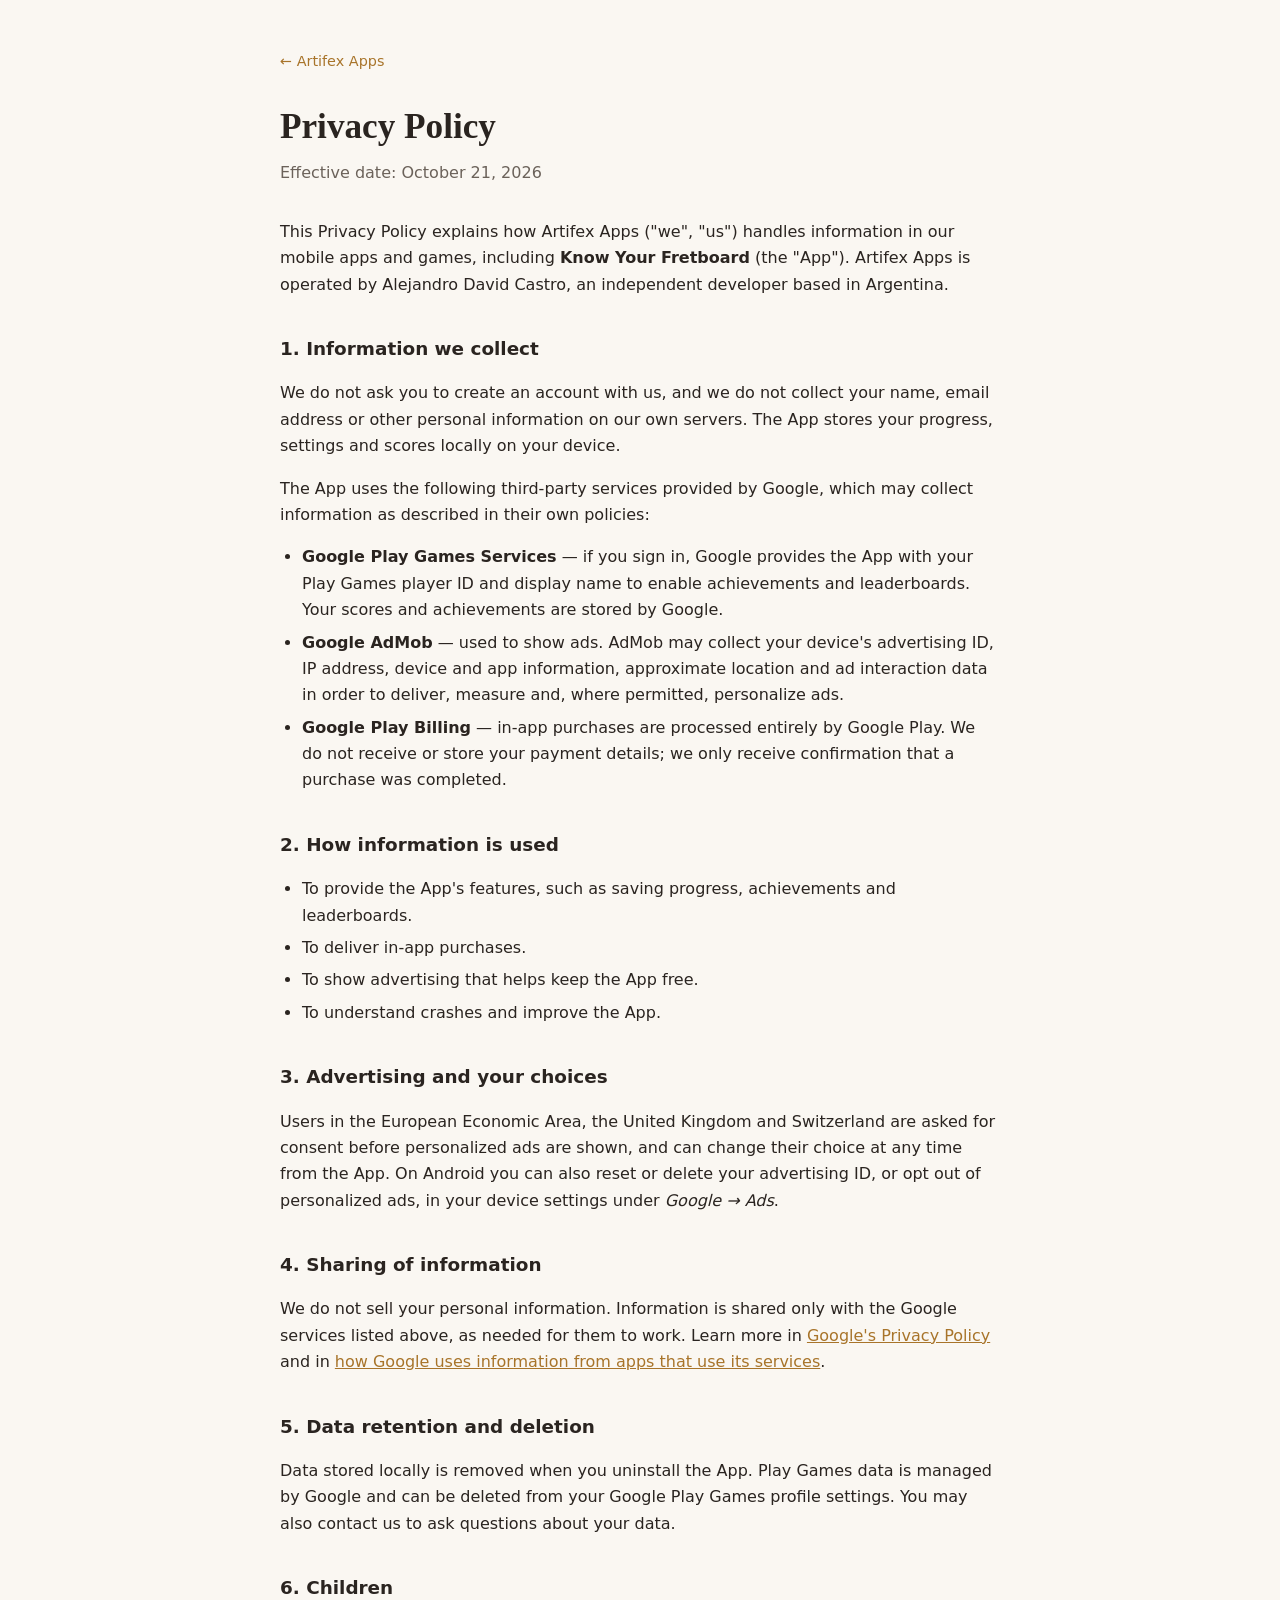
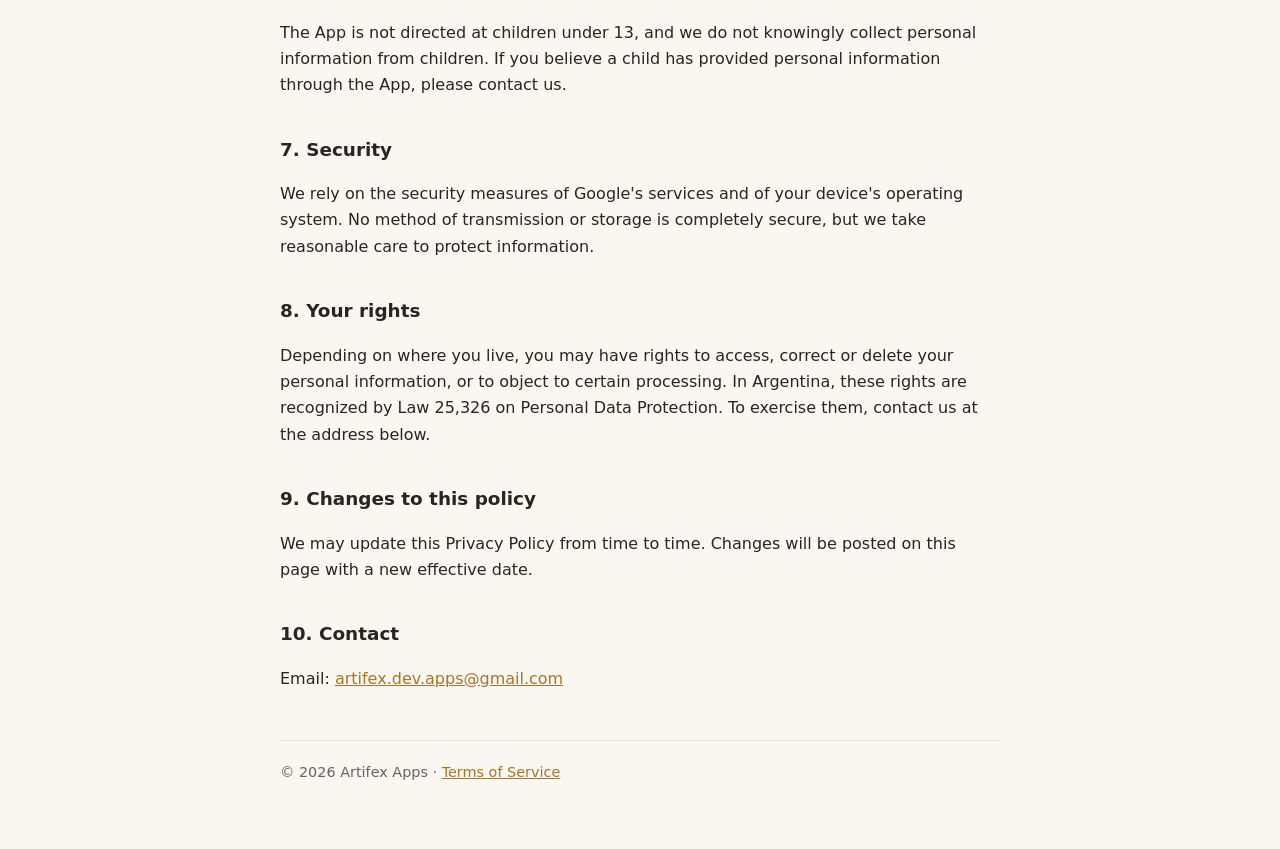
==== privacy.html @ 200d7864 "Create privacy.html" ====
<!doctype html>
<html lang="en">
<head>
<meta charset="utf-8">
<meta name="viewport" content="width=device-width, initial-scale=1">
<title>Privacy Policy — Artifex Apps</title>
<style>
  :root { --bg:#faf7f2; --surface:#fff; --text:#2a2420; --muted:#6b625a; --accent:#a8742a; --border:#e8e0d4; }
  @media (prefers-color-scheme: dark) {
    :root { --bg:#1a1614; --surface:#241f1c; --text:#f1ebe3; --muted:#b0a59a; --accent:#d4a050; --border:#3a332e; }
  }
  * { box-sizing: border-box; }
  body { margin:0; background:var(--bg); color:var(--text); font-family:system-ui,-apple-system,"Segoe UI",sans-serif; line-height:1.65; }
  .wrap { max-width:760px; margin:0 auto; padding:48px 20px 64px; }
  a { color:var(--accent); }
  .back { font-size:0.9rem; text-decoration:none; }
  h1 { font-family:Georgia,"Times New Roman",serif; font-size:2.2rem; margin:24px 0 4px; }
  .date { color:var(--muted); margin:0 0 32px; }
  h2 { font-size:1.15rem; margin:36px 0 8px; }
  ul { padding-left:22px; }
  li { margin-bottom:6px; }
  footer { border-top:1px solid var(--border); margin-top:48px; padding-top:20px; color:var(--muted); font-size:0.9rem; }
</style>
</head>
<body>
<div class="wrap">
  <a class="back" href="index.html">← Artifex Apps</a>
  <h1>Privacy Policy</h1>
  <p class="date">Effective date: October 21, 2026</p>

  <p>This Privacy Policy explains how Artifex Apps ("we", "us") handles information in our mobile apps and games, including <strong>Know Your Fretboard</strong> (the "App"). Artifex Apps is operated by Alejandro David Castro, an independent developer based in Argentina.</p>

  <h2>1. Information we collect</h2>
  <p>We do not ask you to create an account with us, and we do not collect your name, email address or other personal information on our own servers. The App stores your progress, settings and scores locally on your device.</p>
  <p>The App uses the following third-party services provided by Google, which may collect information as described in their own policies:</p>
  <ul>
    <li><strong>Google Play Games Services</strong> — if you sign in, Google provides the App with your Play Games player ID and display name to enable achievements and leaderboards. Your scores and achievements are stored by Google.</li>
    <li><strong>Google AdMob</strong> — used to show ads. AdMob may collect your device's advertising ID, IP address, device and app information, approximate location and ad interaction data in order to deliver, measure and, where permitted, personalize ads.</li>
    <li><strong>Google Play Billing</strong> — in-app purchases are processed entirely by Google Play. We do not receive or store your payment details; we only receive confirmation that a purchase was completed.</li>
  </ul>

  <h2>2. How information is used</h2>
  <ul>
    <li>To provide the App's features, such as saving progress, achievements and leaderboards.</li>
    <li>To deliver in-app purchases.</li>
    <li>To show advertising that helps keep the App free.</li>
    <li>To understand crashes and improve the App.</li>
  </ul>

  <h2>3. Advertising and your choices</h2>
  <p>Users in the European Economic Area, the United Kingdom and Switzerland are asked for consent before personalized ads are shown, and can change their choice at any time from the App. On Android you can also reset or delete your advertising ID, or opt out of personalized ads, in your device settings under <em>Google → Ads</em>.</p>

  <h2>4. Sharing of information</h2>
  <p>We do not sell your personal information. Information is shared only with the Google services listed above, as needed for them to work. Learn more in <a href="https://policies.google.com/privacy" rel="noopener">Google's Privacy Policy</a> and in <a href="https://policies.google.com/technologies/partner-sites" rel="noopener">how Google uses information from apps that use its services</a>.</p>

  <h2>5. Data retention and deletion</h2>
  <p>Data stored locally is removed when you uninstall the App. Play Games data is managed by Google and can be deleted from your Google Play Games profile settings. You may also contact us to ask questions about your data.</p>

  <h2>6. Children</h2>
  <p>The App is not directed at children under 13, and we do not knowingly collect personal information from children. If you believe a child has provided personal information through the App, please contact us.</p>

  <h2>7. Security</h2>
  <p>We rely on the security measures of Google's services and of your device's operating system. No method of transmission or storage is completely secure, but we take reasonable care to protect information.</p>

  <h2>8. Your rights</h2>
  <p>Depending on where you live, you may have rights to access, correct or delete your personal information, or to object to certain processing. In Argentina, these rights are recognized by Law 25,326 on Personal Data Protection. To exercise them, contact us at the address below.</p>

  <h2>9. Changes to this policy</h2>
  <p>We may update this Privacy Policy from time to time. Changes will be posted on this page with a new effective date.</p>

  <h2>10. Contact</h2>
  <p>Email: <a href="mailto:artifex.dev.apps@gmail.com">artifex.dev.apps@gmail.com</a></p>

  <footer>© 2026 Artifex Apps · <a href="terms.html">Terms of Service</a></footer>
</div>
</body>
</html>
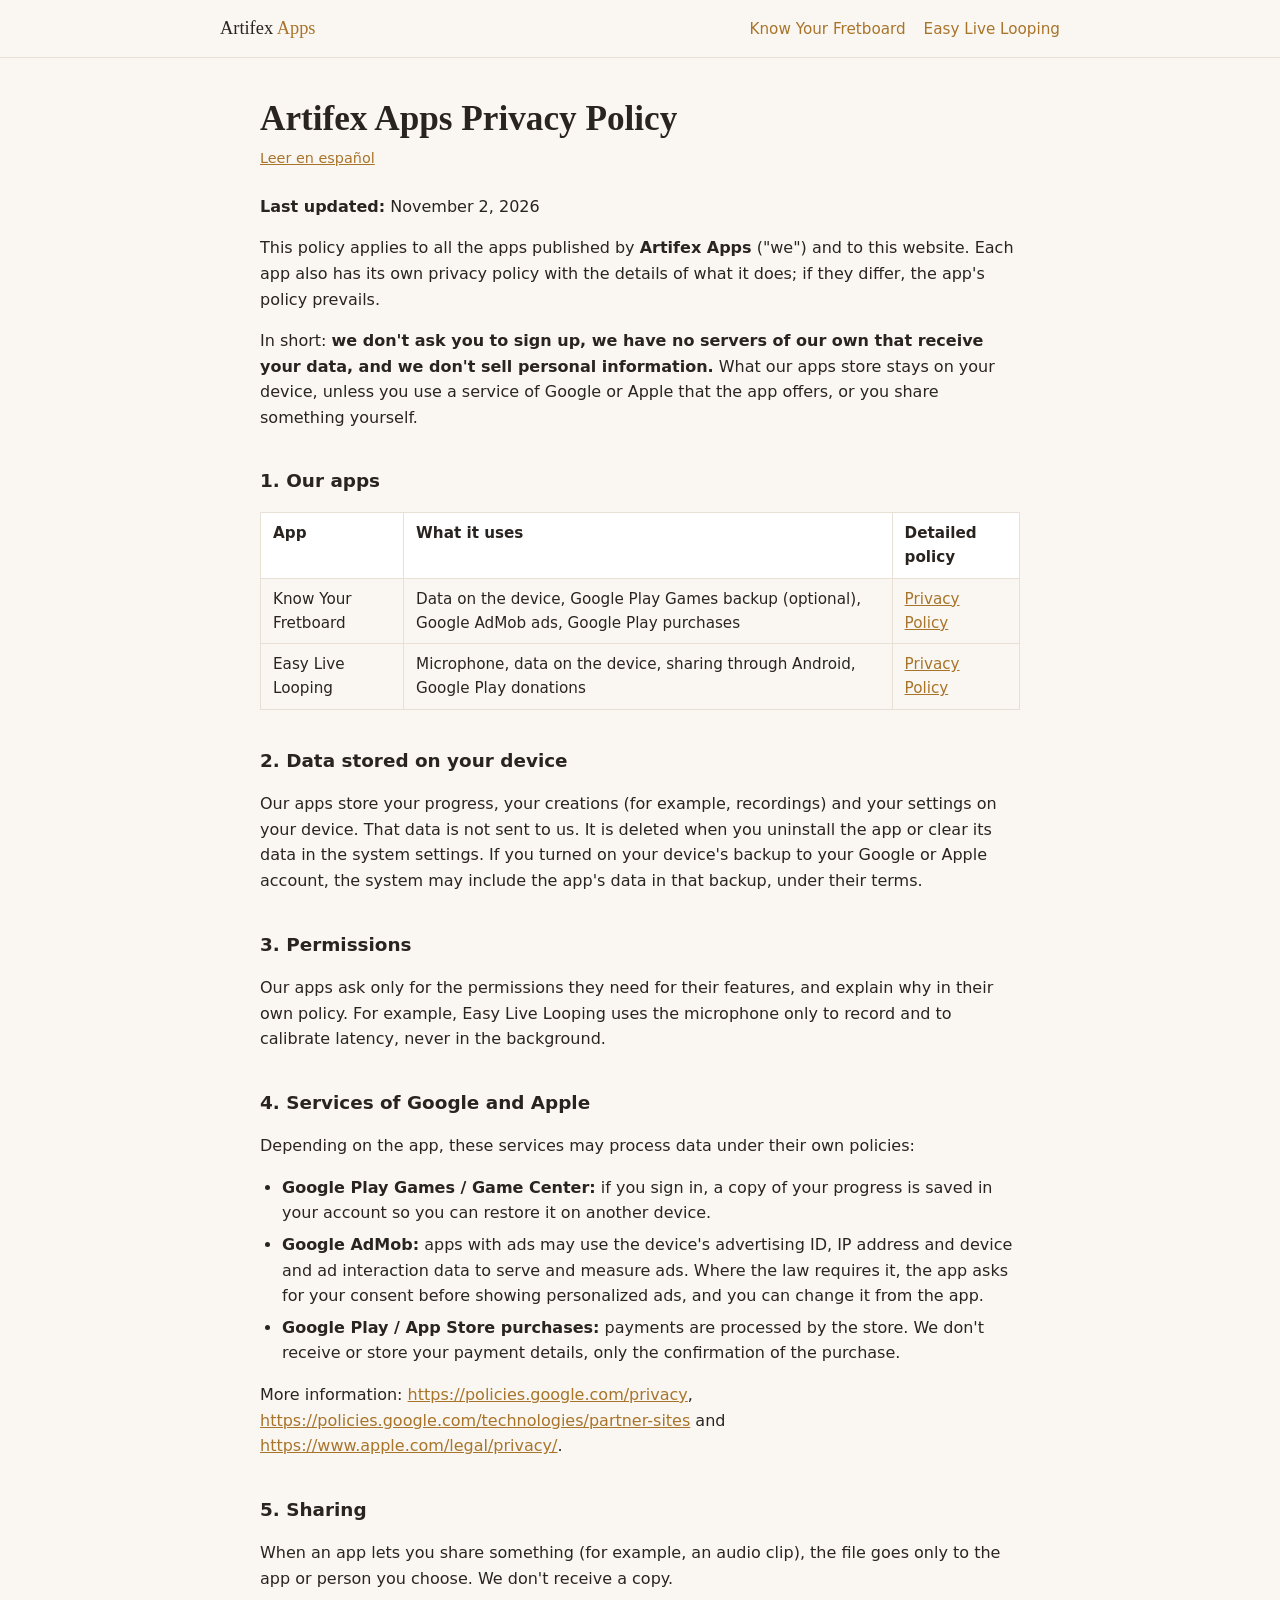
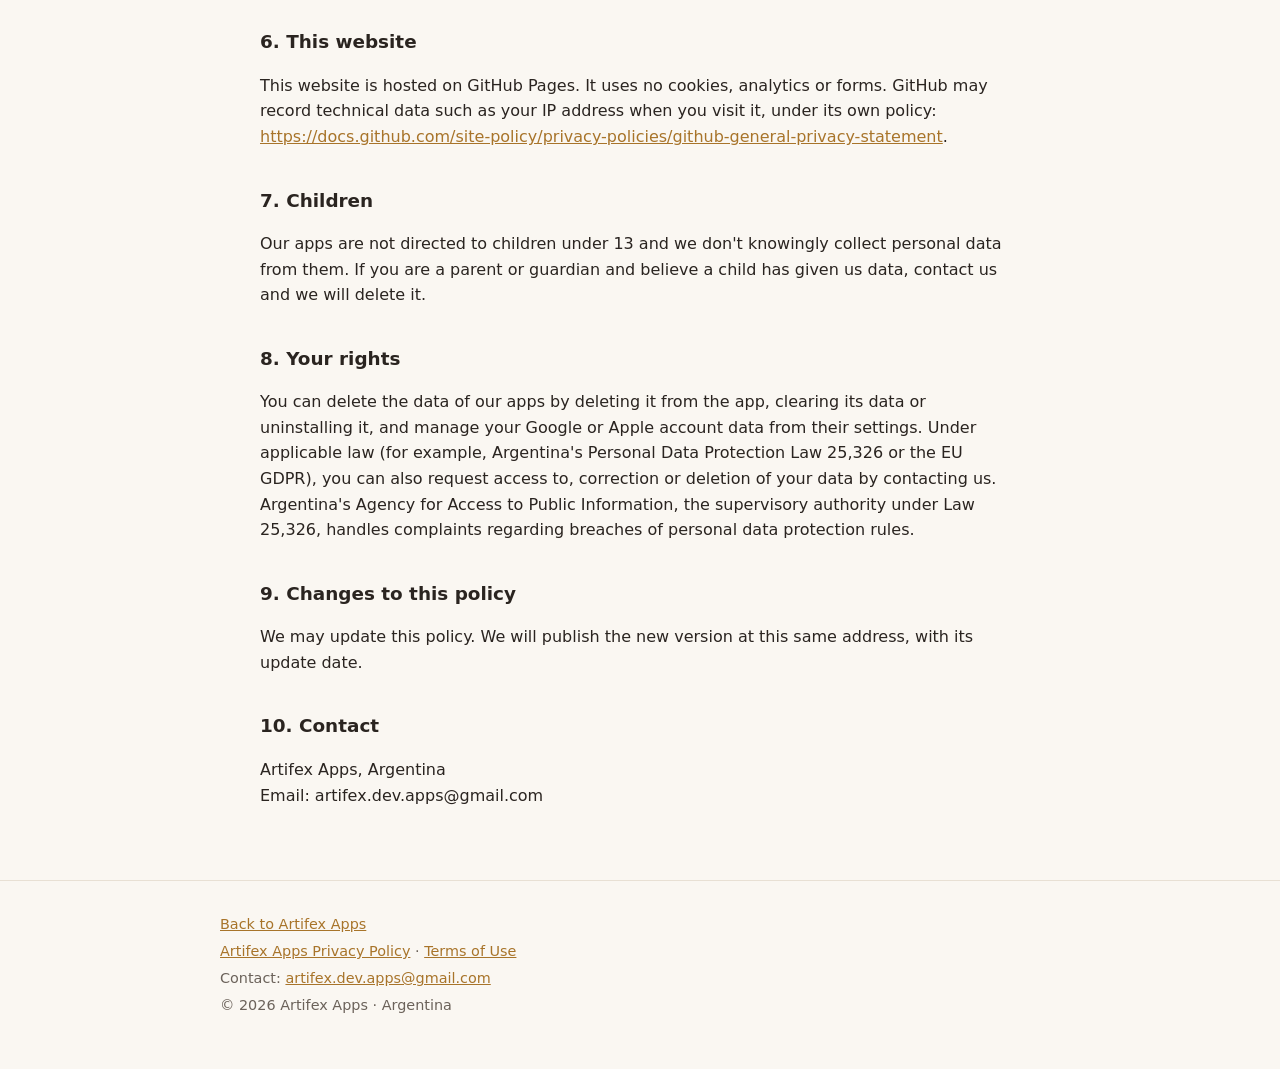
==== commit 8a017b47: "Artifex Apps website" ====
--- a/privacy.html
+++ b/privacy.html
@@ -4,74 +4,78 @@
 <meta charset="utf-8">
 <meta name="viewport" content="width=device-width, initial-scale=1">
 <title>Privacy Policy — Artifex Apps</title>
-<style>
-  :root { --bg:#faf7f2; --surface:#fff; --text:#2a2420; --muted:#6b625a; --accent:#a8742a; --border:#e8e0d4; }
-  @media (prefers-color-scheme: dark) {
-    :root { --bg:#1a1614; --surface:#241f1c; --text:#f1ebe3; --muted:#b0a59a; --accent:#d4a050; --border:#3a332e; }
-  }
-  * { box-sizing: border-box; }
-  body { margin:0; background:var(--bg); color:var(--text); font-family:system-ui,-apple-system,"Segoe UI",sans-serif; line-height:1.65; }
-  .wrap { max-width:760px; margin:0 auto; padding:48px 20px 64px; }
-  a { color:var(--accent); }
-  .back { font-size:0.9rem; text-decoration:none; }
-  h1 { font-family:Georgia,"Times New Roman",serif; font-size:2.2rem; margin:24px 0 4px; }
-  .date { color:var(--muted); margin:0 0 32px; }
-  h2 { font-size:1.15rem; margin:36px 0 8px; }
-  ul { padding-left:22px; }
-  li { margin-bottom:6px; }
-  footer { border-top:1px solid var(--border); margin-top:48px; padding-top:20px; color:var(--muted); font-size:0.9rem; }
-</style>
+<meta name="description" content="Privacy Policy of Artifex Apps.">
+
+<link rel="stylesheet" href="style.css">
 </head>
-<body>
-<div class="wrap">
-  <a class="back" href="index.html">← Artifex Apps</a>
-  <h1>Privacy Policy</h1>
-  <p class="date">Effective date: October 21, 2026</p>
-
-  <p>This Privacy Policy explains how Artifex Apps ("we", "us") handles information in our mobile apps and games, including <strong>Know Your Fretboard</strong> (the "App"). Artifex Apps is operated by Alejandro David Castro, an independent developer based in Argentina.</p>
-
-  <h2>1. Information we collect</h2>
-  <p>We do not ask you to create an account with us, and we do not collect your name, email address or other personal information on our own servers. The App stores your progress, settings and scores locally on your device.</p>
-  <p>The App uses the following third-party services provided by Google, which may collect information as described in their own policies:</p>
-  <ul>
-    <li><strong>Google Play Games Services</strong> — if you sign in, Google provides the App with your Play Games player ID and display name to enable achievements and leaderboards. Your scores and achievements are stored by Google.</li>
-    <li><strong>Google AdMob</strong> — used to show ads. AdMob may collect your device's advertising ID, IP address, device and app information, approximate location and ad interaction data in order to deliver, measure and, where permitted, personalize ads.</li>
-    <li><strong>Google Play Billing</strong> — in-app purchases are processed entirely by Google Play. We do not receive or store your payment details; we only receive confirmation that a purchase was completed.</li>
-  </ul>
-
-  <h2>2. How information is used</h2>
-  <ul>
-    <li>To provide the App's features, such as saving progress, achievements and leaderboards.</li>
-    <li>To deliver in-app purchases.</li>
-    <li>To show advertising that helps keep the App free.</li>
-    <li>To understand crashes and improve the App.</li>
-  </ul>
-
-  <h2>3. Advertising and your choices</h2>
-  <p>Users in the European Economic Area, the United Kingdom and Switzerland are asked for consent before personalized ads are shown, and can change their choice at any time from the App. On Android you can also reset or delete your advertising ID, or opt out of personalized ads, in your device settings under <em>Google → Ads</em>.</p>
-
-  <h2>4. Sharing of information</h2>
-  <p>We do not sell your personal information. Information is shared only with the Google services listed above, as needed for them to work. Learn more in <a href="https://policies.google.com/privacy" rel="noopener">Google's Privacy Policy</a> and in <a href="https://policies.google.com/technologies/partner-sites" rel="noopener">how Google uses information from apps that use its services</a>.</p>
-
-  <h2>5. Data retention and deletion</h2>
-  <p>Data stored locally is removed when you uninstall the App. Play Games data is managed by Google and can be deleted from your Google Play Games profile settings. You may also contact us to ask questions about your data.</p>
-
-  <h2>6. Children</h2>
-  <p>The App is not directed at children under 13, and we do not knowingly collect personal information from children. If you believe a child has provided personal information through the App, please contact us.</p>
-
-  <h2>7. Security</h2>
-  <p>We rely on the security measures of Google's services and of your device's operating system. No method of transmission or storage is completely secure, but we take reasonable care to protect information.</p>
-
-  <h2>8. Your rights</h2>
-  <p>Depending on where you live, you may have rights to access, correct or delete your personal information, or to object to certain processing. In Argentina, these rights are recognized by Law 25,326 on Personal Data Protection. To exercise them, contact us at the address below.</p>
-
-  <h2>9. Changes to this policy</h2>
-  <p>We may update this Privacy Policy from time to time. Changes will be posted on this page with a new effective date.</p>
-
-  <h2>10. Contact</h2>
-  <p>Email: <a href="mailto:artifex.dev.apps@gmail.com">artifex.dev.apps@gmail.com</a></p>
-
-  <footer>© 2026 Artifex Apps · <a href="terms.html">Terms of Service</a></footer>
-</div>
+<body class="">
+<header class="topbar">
+  <div class="wrap">
+    <a class="home-link" href="">Artifex <span>Apps</span></a>
+    <nav><a href="know-your-fretboard/">Know Your Fretboard</a><a href="easy-live-looping/">Easy Live Looping</a></nav>
+  </div>
+</header>
+<main class="wrap narrow doc">
+<h1>Artifex Apps Privacy Policy</h1>
+<p class="lang"><a href="privacidad.html">Leer en español</a></p>
+<p><strong>Last updated:</strong> November 2, 2026</p>
+<p>This policy applies to all the apps published by <strong>Artifex Apps</strong> ("we") and to this website. Each app also has its own privacy policy with the details of what it does; if they differ, the app's policy prevails.</p>
+<p>In short: <strong>we don't ask you to sign up, we have no servers of our own that receive your data, and we don't sell personal information.</strong> What our apps store stays on your device, unless you use a service of Google or Apple that the app offers, or you share something yourself.</p>
+<h2>1. Our apps</h2>
+<table>
+<thead>
+<tr>
+<th>App</th>
+<th>What it uses</th>
+<th>Detailed policy</th>
+</tr>
+</thead>
+<tbody>
+<tr>
+<td>Know Your Fretboard</td>
+<td>Data on the device, Google Play Games backup (optional), Google AdMob ads, Google Play purchases</td>
+<td><a href="know-your-fretboard/privacy.html">Privacy Policy</a></td>
+</tr>
+<tr>
+<td>Easy Live Looping</td>
+<td>Microphone, data on the device, sharing through Android, Google Play donations</td>
+<td><a href="easy-live-looping/privacy.html">Privacy Policy</a></td>
+</tr>
+</tbody>
+</table>
+<h2>2. Data stored on your device</h2>
+<p>Our apps store your progress, your creations (for example, recordings) and your settings on your device. That data is not sent to us. It is deleted when you uninstall the app or clear its data in the system settings. If you turned on your device's backup to your Google or Apple account, the system may include the app's data in that backup, under their terms.</p>
+<h2>3. Permissions</h2>
+<p>Our apps ask only for the permissions they need for their features, and explain why in their own policy. For example, Easy Live Looping uses the microphone only to record and to calibrate latency, never in the background.</p>
+<h2>4. Services of Google and Apple</h2>
+<p>Depending on the app, these services may process data under their own policies:</p>
+<ul>
+<li><strong>Google Play Games / Game Center:</strong> if you sign in, a copy of your progress is saved in your account so you can restore it on another device.</li>
+<li><strong>Google AdMob:</strong> apps with ads may use the device's advertising ID, IP address and device and ad interaction data to serve and measure ads. Where the law requires it, the app asks for your consent before showing personalized ads, and you can change it from the app.</li>
+<li><strong>Google Play / App Store purchases:</strong> payments are processed by the store. We don't receive or store your payment details, only the confirmation of the purchase.</li>
+</ul>
+<p>More information: <a href="https://policies.google.com/privacy">https://policies.google.com/privacy</a>, <a href="https://policies.google.com/technologies/partner-sites">https://policies.google.com/technologies/partner-sites</a> and <a href="https://www.apple.com/legal/privacy/">https://www.apple.com/legal/privacy/</a>.</p>
+<h2>5. Sharing</h2>
+<p>When an app lets you share something (for example, an audio clip), the file goes only to the app or person you choose. We don't receive a copy.</p>
+<h2>6. This website</h2>
+<p>This website is hosted on GitHub Pages. It uses no cookies, analytics or forms. GitHub may record technical data such as your IP address when you visit it, under its own policy: <a href="https://docs.github.com/site-policy/privacy-policies/github-general-privacy-statement">https://docs.github.com/site-policy/privacy-policies/github-general-privacy-statement</a>.</p>
+<h2>7. Children</h2>
+<p>Our apps are not directed to children under 13 and we don't knowingly collect personal data from them. If you are a parent or guardian and believe a child has given us data, contact us and we will delete it.</p>
+<h2>8. Your rights</h2>
+<p>You can delete the data of our apps by deleting it from the app, clearing its data or uninstalling it, and manage your Google or Apple account data from their settings. Under applicable law (for example, Argentina's Personal Data Protection Law 25,326 or the EU GDPR), you can also request access to, correction or deletion of your data by contacting us. Argentina's Agency for Access to Public Information, the supervisory authority under Law 25,326, handles complaints regarding breaches of personal data protection rules.</p>
+<h2>9. Changes to this policy</h2>
+<p>We may update this policy. We will publish the new version at this same address, with its update date.</p>
+<h2>10. Contact</h2>
+<p>Artifex Apps, Argentina<br />
+Email: artifex.dev.apps@gmail.com</p>
+</main>
+<footer>
+  <div class="wrap">
+    <p><a href="./">Back to Artifex Apps</a></p>
+    <p><a href="privacy.html">Artifex Apps Privacy Policy</a> · <a href="terms.html">Terms of Use</a></p>
+    <p>Contact: <a href="mailto:artifex.dev.apps@gmail.com">artifex.dev.apps@gmail.com</a></p>
+    <p>© 2026 Artifex Apps · Argentina</p>
+  </div>
+</footer>
 </body>
 </html>
--- a/style.css
+++ b/style.css
@@ -0,0 +1,129 @@
+/* Shared styles for artifexapps.github.io. Each app page sets its own --accent. */
+:root {
+  --bg: #faf7f2;
+  --surface: #ffffff;
+  --text: #2a2420;
+  --muted: #6b625a;
+  --accent: #a8742a;
+  --accent-dark: #7d5519;
+  --border: #e8e0d4;
+  --sans: system-ui, -apple-system, "Segoe UI", Roboto, sans-serif;
+  --serif: Georgia, "Times New Roman", serif;
+}
+@media (prefers-color-scheme: dark) {
+  :root {
+    --bg: #1a1614;
+    --surface: #241f1c;
+    --text: #f1ebe3;
+    --muted: #b0a59a;
+    --accent: #d4a050;
+    --accent-dark: #e8b868;
+    --border: #3a332e;
+  }
+}
+.kyf { --accent: #e53935; --accent-dark: #b71c1c; }
+.ell { --accent: #3b78f0; --accent-dark: #2457c4; }
+@media (prefers-color-scheme: dark) {
+  .kyf { --accent: #ff5a52; --accent-dark: #ff8a80; }
+  .ell { --accent: #6aa0ff; --accent-dark: #9cc0ff; }
+}
+
+* { box-sizing: border-box; }
+html { -webkit-text-size-adjust: 100%; }
+body {
+  margin: 0;
+  background: var(--bg);
+  color: var(--text);
+  font-family: var(--sans);
+  line-height: 1.6;
+}
+img { max-width: 100%; height: auto; display: block; }
+a { color: var(--accent); }
+.wrap { max-width: 880px; margin: 0 auto; padding: 0 20px; }
+.narrow { max-width: 760px; }
+
+/* Top bar */
+.topbar { border-bottom: 1px solid var(--border); }
+.topbar .wrap { display: flex; align-items: center; justify-content: space-between; gap: 16px; padding-top: 14px; padding-bottom: 14px; }
+.topbar a { text-decoration: none; }
+.home-link { font-family: var(--serif); font-size: 1.15rem; color: var(--text); }
+.home-link span { color: var(--accent); }
+.topbar nav { display: flex; gap: 18px; font-size: 0.95rem; }
+
+/* Home header */
+.hero-home { padding: 72px 0 48px; }
+.brand { font-family: var(--serif); font-size: clamp(2.2rem, 7vw, 3.2rem); letter-spacing: 0.01em; margin: 0; line-height: 1.1; }
+.brand span { color: var(--accent); }
+.tagline { color: var(--muted); font-family: var(--serif); font-style: italic; margin: 10px 0 0; }
+
+.section-title {
+  font-size: 0.8rem; text-transform: uppercase; letter-spacing: 0.14em;
+  color: var(--muted); margin: 0 0 18px; font-weight: 600;
+}
+
+/* App cards on the home page */
+.apps { display: grid; grid-template-columns: repeat(auto-fit, minmax(300px, 1fr)); gap: 22px; }
+.app-card {
+  display: flex; flex-direction: column;
+  background: var(--surface); border: 1px solid var(--border); border-radius: 18px; overflow: hidden;
+  text-decoration: none; color: inherit;
+  transition: transform 0.15s ease, box-shadow 0.15s ease;
+}
+.app-card:hover { transform: translateY(-2px); box-shadow: 0 10px 30px rgba(0, 0, 0, 0.12); }
+.app-card .banner { aspect-ratio: 1024 / 500; background: #111318; object-fit: cover; width: 100%; }
+.app-card .body { padding: 22px 24px 24px; display: flex; flex-direction: column; gap: 10px; flex: 1; }
+.app-card h3 { margin: 0; font-size: 1.35rem; }
+.app-card p { margin: 0; color: var(--muted); }
+.app-card .more { margin-top: auto; padding-top: 6px; font-weight: 600; color: var(--accent); }
+.badge {
+  display: inline-block; font-size: 0.75rem; font-weight: 600; letter-spacing: 0.04em;
+  padding: 2px 10px; border-radius: 999px; border: 1px solid var(--border); color: var(--muted);
+  align-self: flex-start;
+}
+
+.about { margin: 56px 0 0; color: var(--muted); max-width: 640px; }
+
+/* App page hero */
+.app-hero { padding: 56px 0 36px; display: flex; gap: 28px; align-items: center; flex-wrap: wrap; }
+.app-hero .icon { width: 112px; height: 112px; border-radius: 26px; box-shadow: 0 8px 24px rgba(0, 0, 0, 0.18); flex: none; }
+.app-hero h1 { margin: 0; font-size: clamp(2rem, 6vw, 2.8rem); line-height: 1.1; }
+.app-hero p { margin: 8px 0 18px; color: var(--muted); font-size: 1.1rem; max-width: 520px; }
+.btn {
+  display: inline-block; background: var(--accent); color: #fff; text-decoration: none;
+  font-weight: 600; padding: 11px 20px; border-radius: 10px;
+}
+.btn:hover { background: var(--accent-dark); }
+.btn.disabled { background: var(--border); color: var(--muted); cursor: default; }
+
+/* Screenshots strip */
+.shots { display: grid; grid-template-columns: repeat(4, 1fr); gap: 14px; margin: 8px 0 44px; }
+.shots img { border-radius: 14px; border: 1px solid var(--border); }
+@media (max-width: 640px) {
+  .shots { grid-template-columns: repeat(4, 62%); overflow-x: auto; scroll-snap-type: x mandatory; padding-bottom: 8px; }
+  .shots img { scroll-snap-align: start; }
+}
+
+/* Feature list */
+.features { display: grid; grid-template-columns: repeat(auto-fit, minmax(240px, 1fr)); gap: 16px; margin: 0 0 44px; }
+.feature { background: var(--surface); border: 1px solid var(--border); border-radius: 14px; padding: 18px 20px; }
+.feature h3 { margin: 0 0 6px; font-size: 1.05rem; }
+.feature p { margin: 0; color: var(--muted); font-size: 0.95rem; }
+
+.legal-links { display: flex; flex-wrap: wrap; gap: 12px 24px; margin: 8px 0 48px; }
+
+/* Legal documents */
+.doc { padding: 40px 0 56px; }
+.doc h1 { font-family: var(--serif); font-size: clamp(1.8rem, 5vw, 2.2rem); margin: 0 0 6px; line-height: 1.2; }
+.doc h2 { font-size: 1.15rem; margin: 36px 0 8px; }
+.doc ul { padding-left: 22px; }
+.doc li { margin-bottom: 6px; }
+.doc a { overflow-wrap: anywhere; }
+.lang { font-size: 0.9rem; color: var(--muted); margin: 0 0 24px; }
+
+footer { border-top: 1px solid var(--border); padding: 28px 0 48px; font-size: 0.9rem; color: var(--muted); }
+footer p { margin: 4px 0; }
+
+/* Tables in legal documents */
+.doc table { width: 100%; border-collapse: collapse; margin: 16px 0; font-size: 0.95rem; display: block; overflow-x: auto; }
+.doc th, .doc td { border: 1px solid var(--border); padding: 8px 12px; text-align: left; vertical-align: top; }
+.doc th { background: var(--surface); }
